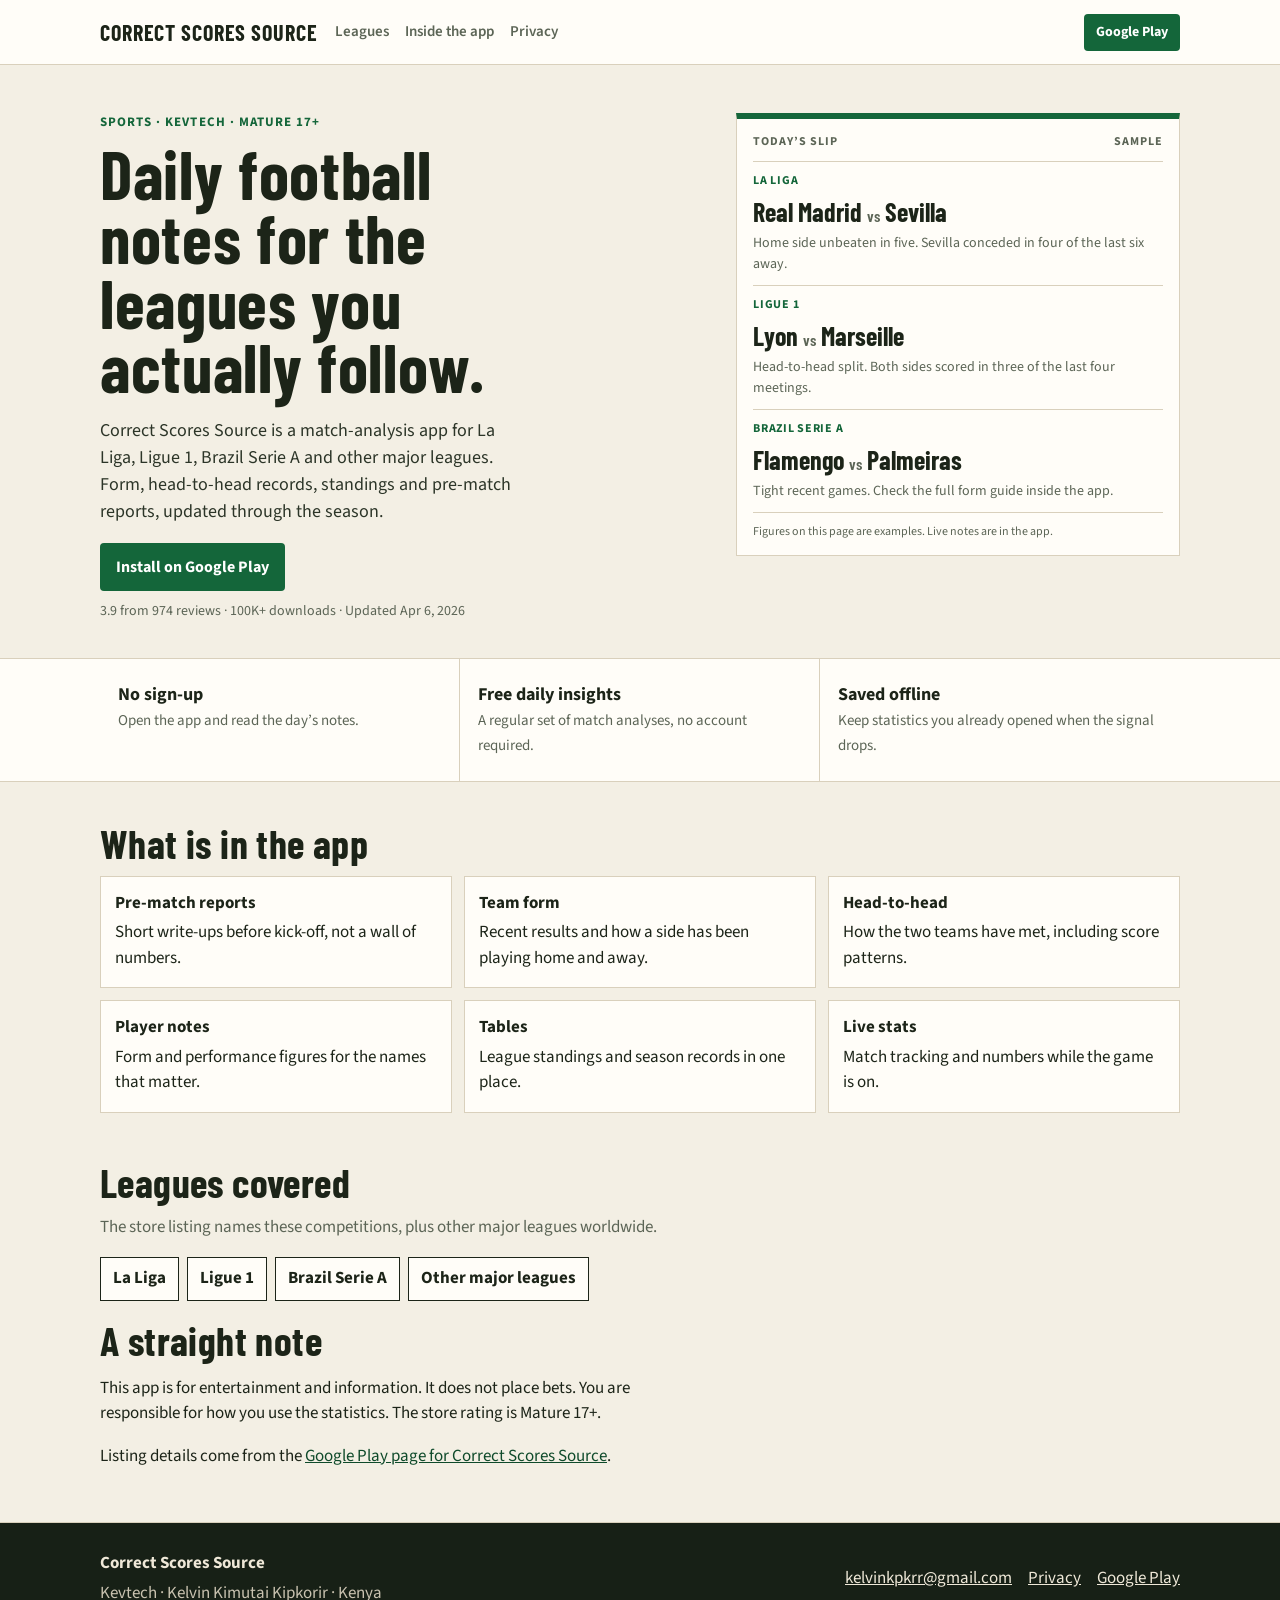
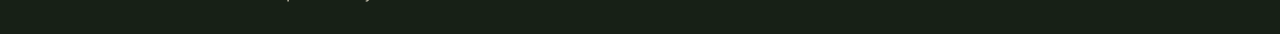
==== index.html @ 78bc4b95 "Add Correct Scores Source landing page." ====
<!DOCTYPE html>
<html lang="en">
<head>
  <meta charset="UTF-8" />
  <meta name="viewport" content="width=device-width, initial-scale=1" />
  <title>Correct Scores Source — daily football analysis</title>
  <meta name="description" content="Correct Scores Source is a football analysis app for La Liga, Ligue 1, Brazil Serie A and more. Daily match notes, form, standings and live stats. By Kevtech." />
  <link rel="preconnect" href="https://fonts.googleapis.com" />
  <link rel="preconnect" href="https://fonts.gstatic.com" crossorigin />
  <link href="https://fonts.googleapis.com/css2?family=Barlow+Condensed:wght@600;700&family=Source+Sans+3:wght@400;600;700&display=swap" rel="stylesheet" />
  <link rel="stylesheet" href="styles.css" />
</head>
<body>
  <header class="top">
    <div class="wrap top-row">
      <a class="brand" href="#top">Correct Scores Source</a>
      <nav>
        <a href="#coverage">Leagues</a>
        <a href="#inside">Inside the app</a>
        <a href="privacy.html">Privacy</a>
      </nav>
      <a class="play" href="https://play.google.com/store/apps/details?id=correct.scoressource2">Google Play</a>
    </div>
  </header>

  <main id="top">
    <section class="hero wrap">
      <div>
        <p class="kicker">Sports · Kevtech · Mature 17+</p>
        <h1>Daily football notes for the leagues you actually follow.</h1>
        <p class="lead">Correct Scores Source is a match-analysis app for La Liga, Ligue 1, Brazil Serie A and other major leagues. Form, head-to-head records, standings and pre-match reports, updated through the season.</p>
        <div class="actions">
          <a class="play play-lg" href="https://play.google.com/store/apps/details?id=correct.scoressource2">Install on Google Play</a>
          <p class="meta">3.9 from 974 reviews · 100K+ downloads · Updated Apr 6, 2026</p>
        </div>
      </div>
      <aside class="slip" aria-label="Sample match list">
        <div class="slip-head">
          <span>Today’s slip</span>
          <span>Sample</span>
        </div>
        <article>
          <p class="lg">La Liga</p>
          <p class="fx">Real Madrid <b>vs</b> Sevilla</p>
          <p class="note">Home side unbeaten in five. Sevilla conceded in four of the last six away.</p>
        </article>
        <article>
          <p class="lg">Ligue 1</p>
          <p class="fx">Lyon <b>vs</b> Marseille</p>
          <p class="note">Head-to-head split. Both sides scored in three of the last four meetings.</p>
        </article>
        <article>
          <p class="lg">Brazil Serie A</p>
          <p class="fx">Flamengo <b>vs</b> Palmeiras</p>
          <p class="note">Tight recent games. Check the full form guide inside the app.</p>
        </article>
        <p class="slip-foot">Figures on this page are examples. Live notes are in the app.</p>
      </aside>
    </section>

    <section class="band">
      <div class="wrap facts">
        <div><strong>No sign-up</strong><span>Open the app and read the day’s notes.</span></div>
        <div><strong>Free daily insights</strong><span>A regular set of match analyses, no account required.</span></div>
        <div><strong>Saved offline</strong><span>Keep statistics you already opened when the signal drops.</span></div>
      </div>
    </section>

    <section id="inside" class="wrap block">
      <h2>What is in the app</h2>
      <ul class="grid">
        <li><b>Pre-match reports</b>Short write-ups before kick-off, not a wall of numbers.</li>
        <li><b>Team form</b>Recent results and how a side has been playing home and away.</li>
        <li><b>Head-to-head</b>How the two teams have met, including score patterns.</li>
        <li><b>Player notes</b>Form and performance figures for the names that matter.</li>
        <li><b>Tables</b>League standings and season records in one place.</li>
        <li><b>Live stats</b>Match tracking and numbers while the game is on.</li>
      </ul>
    </section>

    <section id="coverage" class="wrap block">
      <h2>Leagues covered</h2>
      <p class="sub">The store listing names these competitions, plus other major leagues worldwide.</p>
      <div class="leagues">
        <span>La Liga</span>
        <span>Ligue 1</span>
        <span>Brazil Serie A</span>
        <span>Other major leagues</span>
      </div>
    </section>

    <section class="wrap notice">
      <h2>A straight note</h2>
      <p>This app is for entertainment and information. It does not place bets. You are responsible for how you use the statistics. The store rating is Mature 17+.</p>
      <p>Listing details come from the <a href="https://play.google.com/store/apps/details?id=correct.scoressource2">Google Play page for Correct Scores Source</a>.</p>
    </section>
  </main>

  <footer>
    <div class="wrap foot">
      <div>
        <strong>Correct Scores Source</strong>
        <p>Kevtech · Kelvin Kimutai Kipkorir · Kenya</p>
      </div>
      <div>
        <a href="mailto:kelvinkpkrr@gmail.com">kelvinkpkrr@gmail.com</a>
        <a href="privacy.html">Privacy</a>
        <a href="https://play.google.com/store/apps/details?id=correct.scoressource2">Google Play</a>
      </div>
    </div>
  </footer>
</body>
</html>
---- styles.css ----
:root {
  --paper: #f3efe4;
  --ink: #1c2418;
  --muted: #5c6556;
  --line: #d9d0bc;
  --green: #14663a;
  --green-dark: #0e4a2a;
  --card: #fffdf8;
}

* { box-sizing: border-box; }
html { scroll-behavior: smooth; }
body {
  margin: 0;
  background: var(--paper);
  color: var(--ink);
  font-family: "Source Sans 3", "Segoe UI", sans-serif;
  font-size: 17px;
  line-height: 1.5;
}
a { color: var(--green-dark); }
.wrap { width: min(1080px, calc(100% - 32px)); margin: 0 auto; }

.top {
  background: #fffdf8;
  border-bottom: 1px solid var(--line);
  position: sticky;
  top: 0;
}
.top-row {
  display: flex;
  align-items: center;
  gap: 18px;
  min-height: 64px;
}
.brand {
  font-family: "Barlow Condensed", "Arial Narrow", sans-serif;
  font-weight: 700;
  letter-spacing: 0.04em;
  text-transform: uppercase;
  text-decoration: none;
  color: var(--ink);
  font-size: 22px;
}
.top nav { display: flex; gap: 16px; margin-right: auto; }
.top nav a { color: var(--muted); text-decoration: none; font-weight: 600; font-size: 15px; }
.play {
  background: var(--green);
  color: #fff;
  text-decoration: none;
  font-weight: 700;
  padding: 8px 12px;
  border-radius: 4px;
  font-size: 14px;
}
.play-lg { display: inline-block; padding: 12px 16px; font-size: 16px; }
.play:hover { background: var(--green-dark); }

.hero {
  display: grid;
  grid-template-columns: 1.15fr 0.85fr;
  gap: 36px;
  padding: 48px 0 36px;
  align-items: start;
}
.kicker {
  margin: 0 0 8px;
  color: var(--green);
  font-weight: 700;
  font-size: 13px;
  letter-spacing: 0.08em;
  text-transform: uppercase;
}
h1, h2 {
  font-family: "Barlow Condensed", "Arial Narrow", sans-serif;
  font-weight: 700;
  letter-spacing: 0.01em;
  line-height: 0.95;
  margin: 0;
}
h1 { font-size: clamp(42px, 6vw, 68px); max-width: 14ch; }
.lead { font-size: 18px; max-width: 46ch; color: #2c3528; }
.meta { margin: 10px 0 0; color: var(--muted); font-size: 14px; }

.slip {
  background: var(--card);
  border: 1px solid var(--line);
  border-top: 6px solid var(--green);
  padding: 14px 16px 10px;
}
.slip-head, .slip article {
  display: block;
  border-bottom: 1px solid var(--line);
  padding: 10px 0;
}
.slip-head {
  display: flex;
  justify-content: space-between;
  font-size: 12px;
  letter-spacing: 0.08em;
  text-transform: uppercase;
  font-weight: 700;
  color: var(--muted);
  padding-top: 0;
}
.lg { margin: 0; font-size: 12px; letter-spacing: 0.06em; text-transform: uppercase; color: var(--green); font-weight: 700; }
.fx { margin: 2px 0; font-family: "Barlow Condensed", sans-serif; font-size: 26px; font-weight: 700; }
.fx b { font-weight: 600; color: var(--muted); font-size: 16px; }
.note { margin: 0; color: var(--muted); font-size: 14px; }
.slip-foot { margin: 10px 0 4px; font-size: 12px; color: var(--muted); }

.band { background: #fffdf8; border-top: 1px solid var(--line); border-bottom: 1px solid var(--line); }
.facts { display: grid; grid-template-columns: repeat(3, 1fr); }
.facts div { padding: 22px 18px; border-right: 1px solid var(--line); }
.facts div:last-child { border-right: 0; }
.facts strong { display: block; font-size: 18px; }
.facts span { color: var(--muted); font-size: 15px; }

.block { padding: 42px 0 8px; }
h2 { font-size: 40px; margin-bottom: 14px; }
.sub { margin-top: 0; color: var(--muted); }
.grid {
  list-style: none;
  padding: 0;
  margin: 0;
  display: grid;
  grid-template-columns: repeat(3, 1fr);
  gap: 12px;
}
.grid li {
  background: var(--card);
  border: 1px solid var(--line);
  padding: 14px 14px 16px;
}
.grid b { display: block; margin-bottom: 4px; }

.leagues { display: flex; flex-wrap: wrap; gap: 8px; padding-bottom: 12px; }
.leagues span {
  border: 1px solid var(--ink);
  padding: 8px 12px;
  font-weight: 700;
  background: #fffdf8;
}

.notice { padding-bottom: 36px; }
.notice p { max-width: 68ch; }

footer { border-top: 1px solid var(--line); background: #172016; color: #efe8d8; }
footer a { color: #efe8d8; }
.foot {
  display: flex;
  justify-content: space-between;
  gap: 20px;
  padding: 28px 0;
}
.foot p { margin: 4px 0 0; color: #c9c2b0; }
.foot div:last-child { display: flex; gap: 16px; align-items: center; }
.legal h1 { font-size: 52px; margin: 28px 0 8px; }
.legal h2 { font-size: 28px; margin-top: 22px; }

@media (max-width: 800px) {
  .top nav { display: none; }
  .hero, .facts, .grid { grid-template-columns: 1fr; }
  .facts div { border-right: 0; border-bottom: 1px solid var(--line); }
  .foot { flex-direction: column; }
}
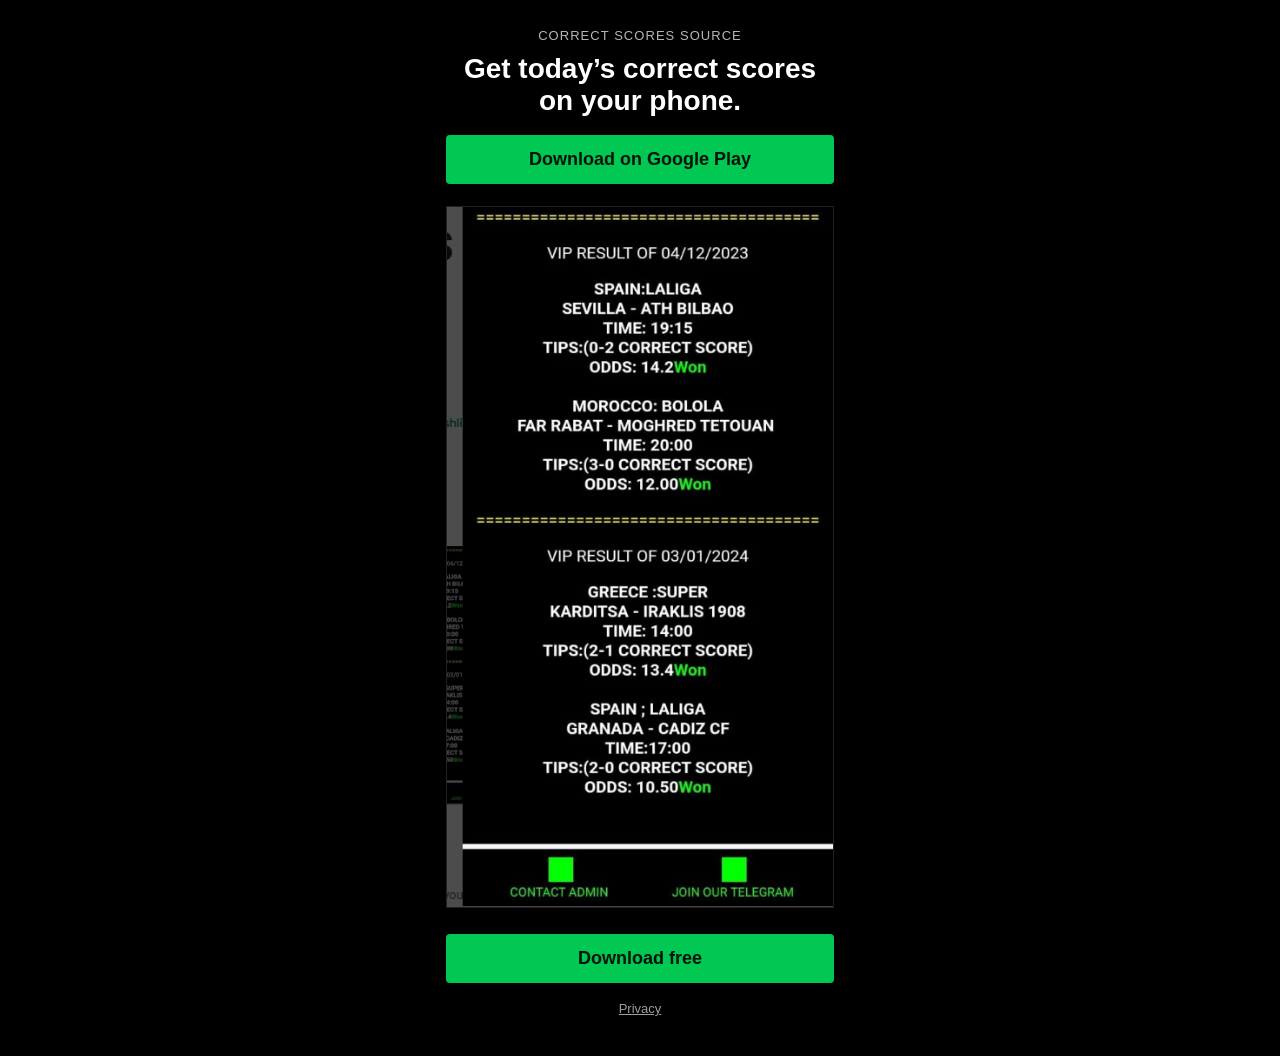
==== commit 4988d9eb: "Simplify the page around the app screenshot and a download button." ====
--- a/index.html
+++ b/index.html
@@ -3,111 +3,18 @@
 <head>
   <meta charset="UTF-8" />
   <meta name="viewport" content="width=device-width, initial-scale=1" />
-  <title>Correct Scores Source — daily football analysis</title>
-  <meta name="description" content="Correct Scores Source is a football analysis app for La Liga, Ligue 1, Brazil Serie A and more. Daily match notes, form, standings and live stats. By Kevtech." />
-  <link rel="preconnect" href="https://fonts.googleapis.com" />
-  <link rel="preconnect" href="https://fonts.gstatic.com" crossorigin />
-  <link href="https://fonts.googleapis.com/css2?family=Barlow+Condensed:wght@600;700&family=Source+Sans+3:wght@400;600;700&display=swap" rel="stylesheet" />
+  <title>Correct Scores Source — Download</title>
+  <meta name="description" content="Download Correct Scores Source on Google Play. Daily correct score tips and VIP results." />
   <link rel="stylesheet" href="styles.css" />
 </head>
 <body>
-  <header class="top">
-    <div class="wrap top-row">
-      <a class="brand" href="#top">Correct Scores Source</a>
-      <nav>
-        <a href="#coverage">Leagues</a>
-        <a href="#inside">Inside the app</a>
-        <a href="privacy.html">Privacy</a>
-      </nav>
-      <a class="play" href="https://play.google.com/store/apps/details?id=correct.scoressource2">Google Play</a>
-    </div>
-  </header>
-
-  <main id="top">
-    <section class="hero wrap">
-      <div>
-        <p class="kicker">Sports · Kevtech · Mature 17+</p>
-        <h1>Daily football notes for the leagues you actually follow.</h1>
-        <p class="lead">Correct Scores Source is a match-analysis app for La Liga, Ligue 1, Brazil Serie A and other major leagues. Form, head-to-head records, standings and pre-match reports, updated through the season.</p>
-        <div class="actions">
-          <a class="play play-lg" href="https://play.google.com/store/apps/details?id=correct.scoressource2">Install on Google Play</a>
-          <p class="meta">3.9 from 974 reviews · 100K+ downloads · Updated Apr 6, 2026</p>
-        </div>
-      </div>
-      <aside class="slip" aria-label="Sample match list">
-        <div class="slip-head">
-          <span>Today’s slip</span>
-          <span>Sample</span>
-        </div>
-        <article>
-          <p class="lg">La Liga</p>
-          <p class="fx">Real Madrid <b>vs</b> Sevilla</p>
-          <p class="note">Home side unbeaten in five. Sevilla conceded in four of the last six away.</p>
-        </article>
-        <article>
-          <p class="lg">Ligue 1</p>
-          <p class="fx">Lyon <b>vs</b> Marseille</p>
-          <p class="note">Head-to-head split. Both sides scored in three of the last four meetings.</p>
-        </article>
-        <article>
-          <p class="lg">Brazil Serie A</p>
-          <p class="fx">Flamengo <b>vs</b> Palmeiras</p>
-          <p class="note">Tight recent games. Check the full form guide inside the app.</p>
-        </article>
-        <p class="slip-foot">Figures on this page are examples. Live notes are in the app.</p>
-      </aside>
-    </section>
-
-    <section class="band">
-      <div class="wrap facts">
-        <div><strong>No sign-up</strong><span>Open the app and read the day’s notes.</span></div>
-        <div><strong>Free daily insights</strong><span>A regular set of match analyses, no account required.</span></div>
-        <div><strong>Saved offline</strong><span>Keep statistics you already opened when the signal drops.</span></div>
-      </div>
-    </section>
-
-    <section id="inside" class="wrap block">
-      <h2>What is in the app</h2>
-      <ul class="grid">
-        <li><b>Pre-match reports</b>Short write-ups before kick-off, not a wall of numbers.</li>
-        <li><b>Team form</b>Recent results and how a side has been playing home and away.</li>
-        <li><b>Head-to-head</b>How the two teams have met, including score patterns.</li>
-        <li><b>Player notes</b>Form and performance figures for the names that matter.</li>
-        <li><b>Tables</b>League standings and season records in one place.</li>
-        <li><b>Live stats</b>Match tracking and numbers while the game is on.</li>
-      </ul>
-    </section>
-
-    <section id="coverage" class="wrap block">
-      <h2>Leagues covered</h2>
-      <p class="sub">The store listing names these competitions, plus other major leagues worldwide.</p>
-      <div class="leagues">
-        <span>La Liga</span>
-        <span>Ligue 1</span>
-        <span>Brazil Serie A</span>
-        <span>Other major leagues</span>
-      </div>
-    </section>
-
-    <section class="wrap notice">
-      <h2>A straight note</h2>
-      <p>This app is for entertainment and information. It does not place bets. You are responsible for how you use the statistics. The store rating is Mature 17+.</p>
-      <p>Listing details come from the <a href="https://play.google.com/store/apps/details?id=correct.scoressource2">Google Play page for Correct Scores Source</a>.</p>
-    </section>
+  <main>
+    <p class="name">Correct Scores Source</p>
+    <h1>Get today’s correct scores on your phone.</h1>
+    <a class="download" href="https://play.google.com/store/apps/details?id=correct.scoressource2">Download on Google Play</a>
+    <img src="screenshot.png" alt="VIP correct score results in the Correct Scores Source app" />
+    <a class="download" href="https://play.google.com/store/apps/details?id=correct.scoressource2">Download free</a>
+    <p class="fine"><a href="privacy.html">Privacy</a></p>
   </main>
-
-  <footer>
-    <div class="wrap foot">
-      <div>
-        <strong>Correct Scores Source</strong>
-        <p>Kevtech · Kelvin Kimutai Kipkorir · Kenya</p>
-      </div>
-      <div>
-        <a href="mailto:kelvinkpkrr@gmail.com">kelvinkpkrr@gmail.com</a>
-        <a href="privacy.html">Privacy</a>
-        <a href="https://play.google.com/store/apps/details?id=correct.scoressource2">Google Play</a>
-      </div>
-    </div>
-  </footer>
 </body>
 </html>
--- a/styles.css
+++ b/styles.css
@@ -1,166 +1,45 @@
-:root {
-  --paper: #f3efe4;
-  --ink: #1c2418;
-  --muted: #5c6556;
-  --line: #d9d0bc;
-  --green: #14663a;
-  --green-dark: #0e4a2a;
-  --card: #fffdf8;
-}
-
 * { box-sizing: border-box; }
-html { scroll-behavior: smooth; }
 body {
   margin: 0;
-  background: var(--paper);
-  color: var(--ink);
-  font-family: "Source Sans 3", "Segoe UI", sans-serif;
-  font-size: 17px;
-  line-height: 1.5;
+  background: #000;
+  color: #fff;
+  font-family: Arial, Helvetica, sans-serif;
+  text-align: center;
 }
-a { color: var(--green-dark); }
-.wrap { width: min(1080px, calc(100% - 32px)); margin: 0 auto; }
-
-.top {
-  background: #fffdf8;
-  border-bottom: 1px solid var(--line);
-  position: sticky;
-  top: 0;
+main {
+  width: min(420px, 100%);
+  margin: 0 auto;
+  padding: 28px 16px 40px;
 }
-.top-row {
-  display: flex;
-  align-items: center;
-  gap: 18px;
-  min-height: 64px;
+.name {
+  margin: 0;
+  letter-spacing: 0.08em;
+  text-transform: uppercase;
+  color: #b6b6b6;
+  font-size: 13px;
 }
-.brand {
-  font-family: "Barlow Condensed", "Arial Narrow", sans-serif;
+h1 {
+  margin: 10px 0 18px;
+  font-size: 28px;
+  line-height: 1.15;
   font-weight: 700;
-  letter-spacing: 0.04em;
-  text-transform: uppercase;
-  text-decoration: none;
-  color: var(--ink);
-  font-size: 22px;
 }
-.top nav { display: flex; gap: 16px; margin-right: auto; }
-.top nav a { color: var(--muted); text-decoration: none; font-weight: 600; font-size: 15px; }
-.play {
-  background: var(--green);
-  color: #fff;
+.download {
+  display: block;
+  background: #00c853;
+  color: #041208;
   text-decoration: none;
   font-weight: 700;
-  padding: 8px 12px;
+  font-size: 18px;
+  padding: 14px 16px;
   border-radius: 4px;
-  font-size: 14px;
 }
-.play-lg { display: inline-block; padding: 12px 16px; font-size: 16px; }
-.play:hover { background: var(--green-dark); }
-
-.hero {
-  display: grid;
-  grid-template-columns: 1.15fr 0.85fr;
-  gap: 36px;
-  padding: 48px 0 36px;
-  align-items: start;
+.download:hover { background: #00e676; }
+img {
+  width: 100%;
+  height: auto;
+  margin: 22px 0;
+  border: 1px solid #222;
 }
-.kicker {
-  margin: 0 0 8px;
-  color: var(--green);
-  font-weight: 700;
-  font-size: 13px;
-  letter-spacing: 0.08em;
-  text-transform: uppercase;
-}
-h1, h2 {
-  font-family: "Barlow Condensed", "Arial Narrow", sans-serif;
-  font-weight: 700;
-  letter-spacing: 0.01em;
-  line-height: 0.95;
-  margin: 0;
-}
-h1 { font-size: clamp(42px, 6vw, 68px); max-width: 14ch; }
-.lead { font-size: 18px; max-width: 46ch; color: #2c3528; }
-.meta { margin: 10px 0 0; color: var(--muted); font-size: 14px; }
-
-.slip {
-  background: var(--card);
-  border: 1px solid var(--line);
-  border-top: 6px solid var(--green);
-  padding: 14px 16px 10px;
-}
-.slip-head, .slip article {
-  display: block;
-  border-bottom: 1px solid var(--line);
-  padding: 10px 0;
-}
-.slip-head {
-  display: flex;
-  justify-content: space-between;
-  font-size: 12px;
-  letter-spacing: 0.08em;
-  text-transform: uppercase;
-  font-weight: 700;
-  color: var(--muted);
-  padding-top: 0;
-}
-.lg { margin: 0; font-size: 12px; letter-spacing: 0.06em; text-transform: uppercase; color: var(--green); font-weight: 700; }
-.fx { margin: 2px 0; font-family: "Barlow Condensed", sans-serif; font-size: 26px; font-weight: 700; }
-.fx b { font-weight: 600; color: var(--muted); font-size: 16px; }
-.note { margin: 0; color: var(--muted); font-size: 14px; }
-.slip-foot { margin: 10px 0 4px; font-size: 12px; color: var(--muted); }
-
-.band { background: #fffdf8; border-top: 1px solid var(--line); border-bottom: 1px solid var(--line); }
-.facts { display: grid; grid-template-columns: repeat(3, 1fr); }
-.facts div { padding: 22px 18px; border-right: 1px solid var(--line); }
-.facts div:last-child { border-right: 0; }
-.facts strong { display: block; font-size: 18px; }
-.facts span { color: var(--muted); font-size: 15px; }
-
-.block { padding: 42px 0 8px; }
-h2 { font-size: 40px; margin-bottom: 14px; }
-.sub { margin-top: 0; color: var(--muted); }
-.grid {
-  list-style: none;
-  padding: 0;
-  margin: 0;
-  display: grid;
-  grid-template-columns: repeat(3, 1fr);
-  gap: 12px;
-}
-.grid li {
-  background: var(--card);
-  border: 1px solid var(--line);
-  padding: 14px 14px 16px;
-}
-.grid b { display: block; margin-bottom: 4px; }
-
-.leagues { display: flex; flex-wrap: wrap; gap: 8px; padding-bottom: 12px; }
-.leagues span {
-  border: 1px solid var(--ink);
-  padding: 8px 12px;
-  font-weight: 700;
-  background: #fffdf8;
-}
-
-.notice { padding-bottom: 36px; }
-.notice p { max-width: 68ch; }
-
-footer { border-top: 1px solid var(--line); background: #172016; color: #efe8d8; }
-footer a { color: #efe8d8; }
-.foot {
-  display: flex;
-  justify-content: space-between;
-  gap: 20px;
-  padding: 28px 0;
-}
-.foot p { margin: 4px 0 0; color: #c9c2b0; }
-.foot div:last-child { display: flex; gap: 16px; align-items: center; }
-.legal h1 { font-size: 52px; margin: 28px 0 8px; }
-.legal h2 { font-size: 28px; margin-top: 22px; }
-
-@media (max-width: 800px) {
-  .top nav { display: none; }
-  .hero, .facts, .grid { grid-template-columns: 1fr; }
-  .facts div { border-right: 0; border-bottom: 1px solid var(--line); }
-  .foot { flex-direction: column; }
-}
+.fine { margin: 18px 0 0; font-size: 13px; }
+.fine a { color: #9e9e9e; }
